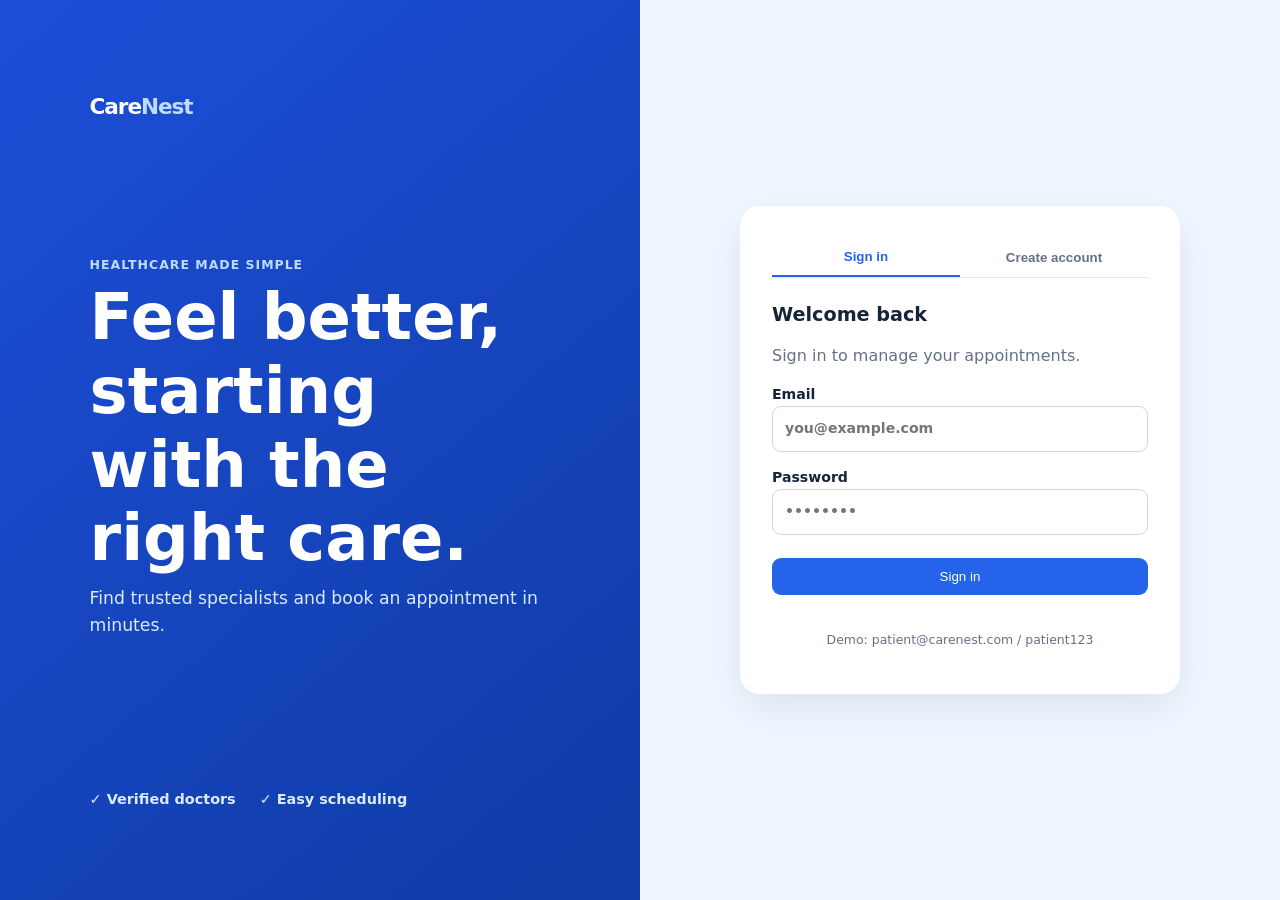
==== index.html @ b3af8696 "Initial commit - Clinic Booking App with intentional QA scenarios" ====
<!doctype html>
<html lang="en">
<head>
  <meta charset="utf-8">
  <meta name="viewport" content="width=device-width, initial-scale=1">
  <title>CareNest | Sign in</title>
  <link rel="stylesheet" href="assets/css/style.css">
</head>
<body class="auth-page">
  <main class="auth-layout">
    <section class="auth-intro">
      <a class="brand brand--light" href="index.html">Care<span>Nest</span></a>
      <div><p class="eyebrow">Healthcare made simple</p><h1>Feel better, starting with the right care.</h1><p>Find trusted specialists and book an appointment in minutes.</p></div>
      <div class="trust-row"><span>✓ Verified doctors</span><span>✓ Easy scheduling</span></div>
    </section>
    <section class="auth-card-wrap">
      <div class="auth-card">
        <div class="form-tabs" role="tablist"><button class="tab-button is-active" data-form-target="login-form">Sign in</button><button class="tab-button" data-form-target="signup-form">Create account</button></div>
        <form id="login-form" class="auth-form" data-auth-form="login">
          <h2>Welcome back</h2><p>Sign in to manage your appointments.</p>
          <label>Email<input type="email" name="email" placeholder="you@example.com" required></label>
          <label>Password<input type="password" name="password" placeholder="••••••••" required></label>
          <button class="button button--primary" type="submit">Sign in</button>
          <p class="form-message" aria-live="polite"></p>
          <p class="form-hint">Demo: patient@carenest.com / patient123</p>
        </form>
        <form id="signup-form" class="auth-form is-hidden" data-auth-form="signup">
          <h2>Create your account</h2><p>Your care journey begins here.</p>
          <label>Full name<input type="text" name="name" placeholder="Your full name" required></label>
          <label>Email<input type="email" name="email" placeholder="you@example.com" required></label>
          <label>Password<input type="password" name="password" minlength="6" placeholder="At least 6 characters" required></label>
          <button class="button button--primary" type="submit">Create account</button><p class="form-message" aria-live="polite"></p>
        </form>
      </div>
    </section>
  </main>
  <script src="assets/js/data.js"></script><script src="assets/js/main.js"></script>
</body>
</html>
---- assets/css/style.css ----
:root{--ink:#16233b;--muted:#667085;--primary:#2563eb;--primary-dark:#1d4ed8;--soft:#eff6ff;--border:#e5e7eb;--surface:#fff;--bg:#f8fafc;--danger:#dc2626;--radius:16px;--shadow:0 14px 36px rgba(15,23,42,.08)}*{box-sizing:border-box}body{margin:0;background:var(--bg);color:var(--ink);font:16px/1.55 Inter,ui-sans-serif,system-ui,-apple-system,BlinkMacSystemFont,"Segoe UI",sans-serif}a{color:inherit;text-decoration:none}h1,h2,p{margin-top:0}h1{font-size:clamp(2rem,4vw,3rem);line-height:1.15;margin-bottom:.6rem}h2{font-size:1.2rem;line-height:1.3}.site-header{height:72px;padding:0 max(24px,calc((100% - 1180px)/2));background:#fff;border-bottom:1px solid var(--border);display:flex;align-items:center;justify-content:space-between}.brand{font-size:1.35rem;font-weight:800;letter-spacing:-.05em}.brand span{color:var(--primary)}nav{display:flex;gap:24px;align-items:center;font-size:.92rem;font-weight:600}nav a{color:var(--muted)}nav a.is-active,nav a:hover{color:var(--primary)}.text-button{border:0;background:none;color:var(--muted);font:inherit;cursor:pointer}.page-shell{max-width:1180px;margin:0 auto;padding:58px 24px}.page-heading{max-width:610px;margin-bottom:32px}.page-heading>p:last-child{color:var(--muted)}.eyebrow,.specialty{margin-bottom:7px;color:var(--primary);font-weight:750;font-size:.78rem;text-transform:uppercase;letter-spacing:.08em}.search-panel{background:var(--surface);padding:14px;border:1px solid var(--border);border-radius:var(--radius);box-shadow:var(--shadow);display:flex;gap:12px;margin-bottom:30px}.search-field{flex:1;display:flex;gap:8px;align-items:center;color:var(--muted);padding:0 9px}input,select{width:100%;border:1px solid #d0d5dd;border-radius:9px;padding:11px 12px;background:#fff;color:var(--ink);font:inherit}input:focus,select:focus{outline:3px solid #bfdbfe;border-color:var(--primary)}.search-field input{border:0;padding:7px 0}.search-field input:focus{outline:0}.search-panel select{max-width:220px}.doctor-grid{display:grid;grid-template-columns:repeat(auto-fit,minmax(245px,1fr));gap:20px}.doctor-card,.profile-card,.booking-panel,.summary-card,.payment-card,.booking-card{background:#fff;border:1px solid var(--border);border-radius:var(--radius);box-shadow:var(--shadow)}.doctor-card{padding:22px}.avatar{height:56px;width:56px;border-radius:50%;display:grid;place-items:center;background:linear-gradient(135deg,#dbeafe,#bfdbfe);color:#1e40af;font-weight:800;flex:none}.doctor-card__body{padding-top:16px}.doctor-card h2{margin-bottom:3px}.muted,.doctor-card__body>p{color:var(--muted);font-size:.9rem}.rating{font-size:.9rem;color:#d97706;font-weight:700}.rating span{color:var(--muted);font-weight:400}.card-footer{display:flex;align-items:center;justify-content:space-between;margin-top:17px}.button{border:0;border-radius:9px;padding:11px 16px;display:inline-flex;justify-content:center;align-items:center;gap:8px;font:600 .92rem inherit;cursor:pointer;transition:.18s}.button--primary{color:#fff;background:var(--primary)}.button--primary:hover{background:var(--primary-dark)}.button:disabled{opacity:.5;cursor:not-allowed}.button--outline{background:#fff;border:1px solid #bfdbfe;color:var(--primary)}.button--danger{border:1px solid #fecaca;background:#fff;color:var(--danger)}.back-link{display:inline-block;color:var(--primary);font-weight:700;margin-bottom:22px}.details-layout,.checkout-layout{display:grid;grid-template-columns:minmax(0,1.55fr) minmax(310px,.85fr);gap:28px}.profile-card{padding:25px;display:flex;gap:18px;align-items:center}.profile-card .avatar{width:78px;height:78px;font-size:1.1rem}.profile-card h1{font-size:1.8rem;margin-bottom:6px}.profile-card p:not(.specialty){color:var(--muted);margin-bottom:7px}.about-section{padding:25px 4px;color:var(--muted)}.booking-panel,.payment-card{padding:24px;height:max-content}.booking-panel label,.payment-card>label,.auth-form label{display:block;font-size:.88rem;font-weight:700;margin:15px 0}.booking-panel input{margin-top:7px}.label-text{font-size:.88rem;font-weight:700;margin:19px 0 9px}.slot-list{display:grid;grid-template-columns:1fr 1fr;gap:9px;margin-bottom:20px}.slot-button{border:1px solid #bfdbfe;border-radius:8px;background:#fff;color:var(--primary);padding:10px;cursor:pointer;font-weight:650}.slot-button.is-selected{background:var(--primary);color:#fff}.booking-panel .button{width:100%}.summary-card{padding:23px;display:grid;grid-template-columns:auto 1fr;gap:15px}.summary-card hr{grid-column:1/-1;width:100%;border:0;border-top:1px solid var(--border)}.summary-card>p{grid-column:1/-1;display:flex;justify-content:space-between;margin:0}.summary-card .total{font-size:1.1rem;margin-top:8px}.inline-control{display:flex;gap:8px;margin-top:7px}.inline-control .button{white-space:nowrap}.payment-card fieldset{border:0;margin:20px 0;padding:0}.payment-card legend{font-size:.88rem;font-weight:700;margin-bottom:10px}.radio-row{display:block;padding:11px;border:1px solid var(--border);border-radius:9px;margin:8px 0;color:var(--muted)}.radio-row input{width:auto;margin-right:7px}.form-message{font-size:.85rem;color:var(--primary);min-height:1.3em}.booking-list{display:grid;gap:15px}.booking-card{padding:20px 23px;display:flex;align-items:center;gap:22px}.booking-card h2{margin-bottom:2px}.booking-card p{color:var(--muted);margin-bottom:0;font-size:.9rem}.booking-meta{margin-left:auto;display:grid;gap:2px;color:var(--muted);font-size:.9rem}.booking-meta strong{color:var(--ink)}.status{color:#047857;font-weight:700}.empty-state{background:#fff;border:1px dashed #cbd5e1;border-radius:var(--radius);padding:42px;text-align:center;color:var(--muted);grid-column:1/-1}.empty-state h2{color:var(--ink)}.auth-page{background:#eff6ff}.auth-layout{min-height:100vh;display:grid;grid-template-columns:1fr 1fr}.auth-intro{background:linear-gradient(140deg,#1d4ed8,#0f3ca5);color:#fff;padding:clamp(30px,7vw,100px);display:flex;flex-direction:column;justify-content:space-between}.brand--light span{color:#bfdbfe}.auth-intro h1{font-size:clamp(2.5rem,5vw,4.5rem);max-width:620px}.auth-intro>div>p:last-child{color:#dbeafe;max-width:450px;font-size:1.08rem}.auth-intro .eyebrow{color:#bfdbfe}.trust-row{display:flex;gap:24px;color:#dbeafe;font-weight:600;font-size:.9rem}.auth-card-wrap{display:grid;place-items:center;padding:25px}.auth-card{width:min(100%,440px);background:#fff;border-radius:20px;padding:32px;box-shadow:var(--shadow)}.form-tabs{display:flex;border-bottom:1px solid var(--border);margin-bottom:25px}.tab-button{flex:1;padding:11px;border:0;background:transparent;color:var(--muted);font-weight:700;cursor:pointer}.tab-button.is-active{color:var(--primary);border-bottom:2px solid var(--primary)}.auth-form>p:not(.form-message){color:var(--muted)}.auth-form .button{width:100%;margin-top:8px}.form-hint{font-size:.78rem!important;text-align:center;margin-top:18px}.is-hidden{display:none!important}.modal{position:fixed;inset:0;z-index:5;background:rgba(15,23,42,.5);display:grid;place-items:center;padding:24px}.modal__content{background:#fff;border-radius:18px;padding:38px;max-width:400px;text-align:center;box-shadow:var(--shadow)}.success-icon{height:55px;width:55px;border-radius:50%;display:grid;place-items:center;margin:0 auto 17px;background:#d1fae5;color:#047857;font-size:1.7rem;font-weight:800}.modal__content p{color:var(--muted)}
@media(max-width:760px){.site-header{height:auto;padding:16px 20px;gap:14px;align-items:flex-start}nav{gap:13px;font-size:.82rem;flex-wrap:wrap;justify-content:flex-end}.page-shell{padding:38px 18px}.details-layout,.checkout-layout{grid-template-columns:1fr}.search-panel{flex-direction:column}.search-panel select{max-width:none}.booking-card{align-items:flex-start;flex-direction:column;gap:13px}.booking-meta{margin-left:0}.auth-layout{grid-template-columns:1fr}.auth-intro{min-height:310px;padding:35px 25px}.auth-intro h1{font-size:2.4rem}.auth-intro .brand{margin-bottom:40px}.trust-row{gap:12px;flex-wrap:wrap}.auth-card{padding:25px}.profile-card{align-items:flex-start}.details-layout{gap:16px}}
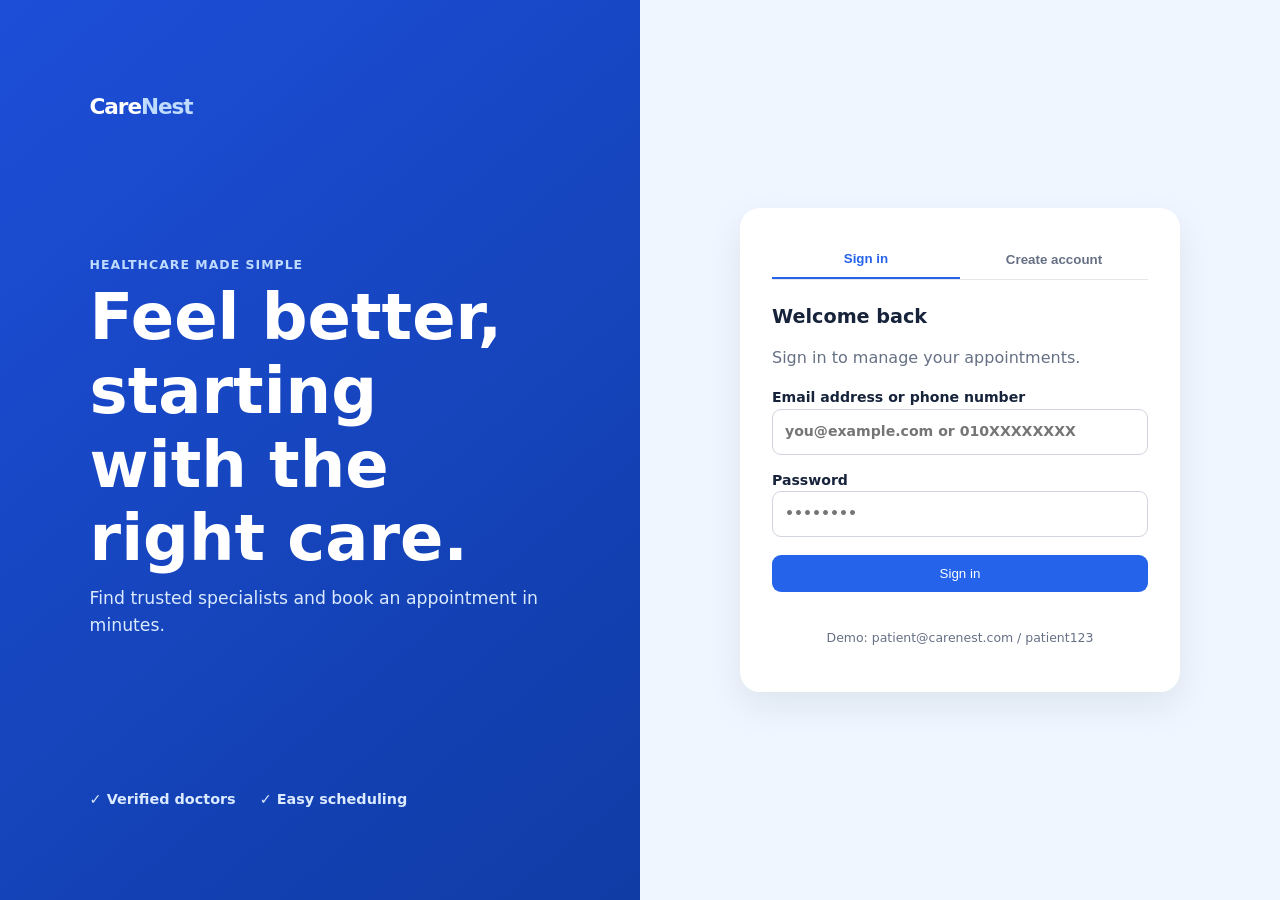
==== commit 3e7321ba: "Implement patient registration and login validation" ====
--- a/index.html
+++ b/index.html
@@ -16,19 +16,23 @@
     <section class="auth-card-wrap">
       <div class="auth-card">
         <div class="form-tabs" role="tablist"><button class="tab-button is-active" data-form-target="login-form">Sign in</button><button class="tab-button" data-form-target="signup-form">Create account</button></div>
-        <form id="login-form" class="auth-form" data-auth-form="login">
+        <form id="login-form" class="auth-form" data-auth-form="login" novalidate>
           <h2>Welcome back</h2><p>Sign in to manage your appointments.</p>
-          <label>Email<input type="email" name="email" placeholder="you@example.com" required></label>
-          <label>Password<input type="password" name="password" placeholder="••••••••" required></label>
+          <label>Email address or phone number<input type="text" name="identifier" placeholder="you@example.com or 010XXXXXXXX" autocomplete="username" required></label>
+          <label>Password<input type="password" name="password" placeholder="••••••••" autocomplete="current-password" required></label>
           <button class="button button--primary" type="submit">Sign in</button>
           <p class="form-message" aria-live="polite"></p>
           <p class="form-hint">Demo: patient@carenest.com / patient123</p>
         </form>
-        <form id="signup-form" class="auth-form is-hidden" data-auth-form="signup">
+        <form id="signup-form" class="auth-form is-hidden" data-auth-form="signup" novalidate>
           <h2>Create your account</h2><p>Your care journey begins here.</p>
-          <label>Full name<input type="text" name="name" placeholder="Your full name" required></label>
-          <label>Email<input type="email" name="email" placeholder="you@example.com" required></label>
-          <label>Password<input type="password" name="password" minlength="6" placeholder="At least 6 characters" required></label>
+          <label>Full name<input type="text" name="name" placeholder="Your full name" autocomplete="name" required><small class="field-error" data-error-for="name"></small></label>
+          <label>Phone number<input type="tel" name="phone" placeholder="01X XXX XXXX" inputmode="numeric" autocomplete="tel" required><small class="field-error" data-error-for="phone"></small></label>
+          <label>Email address<input type="email" name="email" placeholder="you@example.com" autocomplete="email" required><small class="field-error" data-error-for="email"></small></label>
+          <label>Date of birth<input type="date" name="dateOfBirth" autocomplete="bday" required><small class="field-error" data-error-for="dateOfBirth"></small></label>
+          <label>Gender<select name="gender" required><option value="">Select gender</option><option value="female">Female</option><option value="male">Male</option><option value="prefer-not-to-say">Prefer not to say</option></select><small class="field-error" data-error-for="gender"></small></label>
+          <label>Password<input type="password" name="password" minlength="8" maxlength="20" placeholder="8–20 characters" autocomplete="new-password" required><small class="field-error" data-error-for="password"></small></label>
+          <label>Confirm password<input type="password" name="confirmPassword" minlength="8" maxlength="20" placeholder="Repeat your password" autocomplete="new-password" required><small class="field-error" data-error-for="confirmPassword"></small></label>
           <button class="button button--primary" type="submit">Create account</button><p class="form-message" aria-live="polite"></p>
         </form>
       </div>
--- a/assets/css/style.css
+++ b/assets/css/style.css
@@ -1,2 +1,3 @@
 :root{--ink:#16233b;--muted:#667085;--primary:#2563eb;--primary-dark:#1d4ed8;--soft:#eff6ff;--border:#e5e7eb;--surface:#fff;--bg:#f8fafc;--danger:#dc2626;--radius:16px;--shadow:0 14px 36px rgba(15,23,42,.08)}*{box-sizing:border-box}body{margin:0;background:var(--bg);color:var(--ink);font:16px/1.55 Inter,ui-sans-serif,system-ui,-apple-system,BlinkMacSystemFont,"Segoe UI",sans-serif}a{color:inherit;text-decoration:none}h1,h2,p{margin-top:0}h1{font-size:clamp(2rem,4vw,3rem);line-height:1.15;margin-bottom:.6rem}h2{font-size:1.2rem;line-height:1.3}.site-header{height:72px;padding:0 max(24px,calc((100% - 1180px)/2));background:#fff;border-bottom:1px solid var(--border);display:flex;align-items:center;justify-content:space-between}.brand{font-size:1.35rem;font-weight:800;letter-spacing:-.05em}.brand span{color:var(--primary)}nav{display:flex;gap:24px;align-items:center;font-size:.92rem;font-weight:600}nav a{color:var(--muted)}nav a.is-active,nav a:hover{color:var(--primary)}.text-button{border:0;background:none;color:var(--muted);font:inherit;cursor:pointer}.page-shell{max-width:1180px;margin:0 auto;padding:58px 24px}.page-heading{max-width:610px;margin-bottom:32px}.page-heading>p:last-child{color:var(--muted)}.eyebrow,.specialty{margin-bottom:7px;color:var(--primary);font-weight:750;font-size:.78rem;text-transform:uppercase;letter-spacing:.08em}.search-panel{background:var(--surface);padding:14px;border:1px solid var(--border);border-radius:var(--radius);box-shadow:var(--shadow);display:flex;gap:12px;margin-bottom:30px}.search-field{flex:1;display:flex;gap:8px;align-items:center;color:var(--muted);padding:0 9px}input,select{width:100%;border:1px solid #d0d5dd;border-radius:9px;padding:11px 12px;background:#fff;color:var(--ink);font:inherit}input:focus,select:focus{outline:3px solid #bfdbfe;border-color:var(--primary)}.search-field input{border:0;padding:7px 0}.search-field input:focus{outline:0}.search-panel select{max-width:220px}.doctor-grid{display:grid;grid-template-columns:repeat(auto-fit,minmax(245px,1fr));gap:20px}.doctor-card,.profile-card,.booking-panel,.summary-card,.payment-card,.booking-card{background:#fff;border:1px solid var(--border);border-radius:var(--radius);box-shadow:var(--shadow)}.doctor-card{padding:22px}.avatar{height:56px;width:56px;border-radius:50%;display:grid;place-items:center;background:linear-gradient(135deg,#dbeafe,#bfdbfe);color:#1e40af;font-weight:800;flex:none}.doctor-card__body{padding-top:16px}.doctor-card h2{margin-bottom:3px}.muted,.doctor-card__body>p{color:var(--muted);font-size:.9rem}.rating{font-size:.9rem;color:#d97706;font-weight:700}.rating span{color:var(--muted);font-weight:400}.card-footer{display:flex;align-items:center;justify-content:space-between;margin-top:17px}.button{border:0;border-radius:9px;padding:11px 16px;display:inline-flex;justify-content:center;align-items:center;gap:8px;font:600 .92rem inherit;cursor:pointer;transition:.18s}.button--primary{color:#fff;background:var(--primary)}.button--primary:hover{background:var(--primary-dark)}.button:disabled{opacity:.5;cursor:not-allowed}.button--outline{background:#fff;border:1px solid #bfdbfe;color:var(--primary)}.button--danger{border:1px solid #fecaca;background:#fff;color:var(--danger)}.back-link{display:inline-block;color:var(--primary);font-weight:700;margin-bottom:22px}.details-layout,.checkout-layout{display:grid;grid-template-columns:minmax(0,1.55fr) minmax(310px,.85fr);gap:28px}.profile-card{padding:25px;display:flex;gap:18px;align-items:center}.profile-card .avatar{width:78px;height:78px;font-size:1.1rem}.profile-card h1{font-size:1.8rem;margin-bottom:6px}.profile-card p:not(.specialty){color:var(--muted);margin-bottom:7px}.about-section{padding:25px 4px;color:var(--muted)}.booking-panel,.payment-card{padding:24px;height:max-content}.booking-panel label,.payment-card>label,.auth-form label{display:block;font-size:.88rem;font-weight:700;margin:15px 0}.booking-panel input{margin-top:7px}.label-text{font-size:.88rem;font-weight:700;margin:19px 0 9px}.slot-list{display:grid;grid-template-columns:1fr 1fr;gap:9px;margin-bottom:20px}.slot-button{border:1px solid #bfdbfe;border-radius:8px;background:#fff;color:var(--primary);padding:10px;cursor:pointer;font-weight:650}.slot-button.is-selected{background:var(--primary);color:#fff}.booking-panel .button{width:100%}.summary-card{padding:23px;display:grid;grid-template-columns:auto 1fr;gap:15px}.summary-card hr{grid-column:1/-1;width:100%;border:0;border-top:1px solid var(--border)}.summary-card>p{grid-column:1/-1;display:flex;justify-content:space-between;margin:0}.summary-card .total{font-size:1.1rem;margin-top:8px}.inline-control{display:flex;gap:8px;margin-top:7px}.inline-control .button{white-space:nowrap}.payment-card fieldset{border:0;margin:20px 0;padding:0}.payment-card legend{font-size:.88rem;font-weight:700;margin-bottom:10px}.radio-row{display:block;padding:11px;border:1px solid var(--border);border-radius:9px;margin:8px 0;color:var(--muted)}.radio-row input{width:auto;margin-right:7px}.form-message{font-size:.85rem;color:var(--primary);min-height:1.3em}.booking-list{display:grid;gap:15px}.booking-card{padding:20px 23px;display:flex;align-items:center;gap:22px}.booking-card h2{margin-bottom:2px}.booking-card p{color:var(--muted);margin-bottom:0;font-size:.9rem}.booking-meta{margin-left:auto;display:grid;gap:2px;color:var(--muted);font-size:.9rem}.booking-meta strong{color:var(--ink)}.status{color:#047857;font-weight:700}.empty-state{background:#fff;border:1px dashed #cbd5e1;border-radius:var(--radius);padding:42px;text-align:center;color:var(--muted);grid-column:1/-1}.empty-state h2{color:var(--ink)}.auth-page{background:#eff6ff}.auth-layout{min-height:100vh;display:grid;grid-template-columns:1fr 1fr}.auth-intro{background:linear-gradient(140deg,#1d4ed8,#0f3ca5);color:#fff;padding:clamp(30px,7vw,100px);display:flex;flex-direction:column;justify-content:space-between}.brand--light span{color:#bfdbfe}.auth-intro h1{font-size:clamp(2.5rem,5vw,4.5rem);max-width:620px}.auth-intro>div>p:last-child{color:#dbeafe;max-width:450px;font-size:1.08rem}.auth-intro .eyebrow{color:#bfdbfe}.trust-row{display:flex;gap:24px;color:#dbeafe;font-weight:600;font-size:.9rem}.auth-card-wrap{display:grid;place-items:center;padding:25px}.auth-card{width:min(100%,440px);background:#fff;border-radius:20px;padding:32px;box-shadow:var(--shadow)}.form-tabs{display:flex;border-bottom:1px solid var(--border);margin-bottom:25px}.tab-button{flex:1;padding:11px;border:0;background:transparent;color:var(--muted);font-weight:700;cursor:pointer}.tab-button.is-active{color:var(--primary);border-bottom:2px solid var(--primary)}.auth-form>p:not(.form-message){color:var(--muted)}.auth-form .button{width:100%;margin-top:8px}.form-hint{font-size:.78rem!important;text-align:center;margin-top:18px}.is-hidden{display:none!important}.modal{position:fixed;inset:0;z-index:5;background:rgba(15,23,42,.5);display:grid;place-items:center;padding:24px}.modal__content{background:#fff;border-radius:18px;padding:38px;max-width:400px;text-align:center;box-shadow:var(--shadow)}.success-icon{height:55px;width:55px;border-radius:50%;display:grid;place-items:center;margin:0 auto 17px;background:#d1fae5;color:#047857;font-size:1.7rem;font-weight:800}.modal__content p{color:var(--muted)}
 @media(max-width:760px){.site-header{height:auto;padding:16px 20px;gap:14px;align-items:flex-start}nav{gap:13px;font-size:.82rem;flex-wrap:wrap;justify-content:flex-end}.page-shell{padding:38px 18px}.details-layout,.checkout-layout{grid-template-columns:1fr}.search-panel{flex-direction:column}.search-panel select{max-width:none}.booking-card{align-items:flex-start;flex-direction:column;gap:13px}.booking-meta{margin-left:0}.auth-layout{grid-template-columns:1fr}.auth-intro{min-height:310px;padding:35px 25px}.auth-intro h1{font-size:2.4rem}.auth-intro .brand{margin-bottom:40px}.trust-row{gap:12px;flex-wrap:wrap}.auth-card{padding:25px}.profile-card{align-items:flex-start}.details-layout{gap:16px}}
+.field-error{display:block;min-height:1.25em;margin-top:4px;color:var(--danger);font-size:.76rem;font-weight:500;line-height:1.35}.auth-form [aria-invalid="true"]{border-color:var(--danger);background:#fff8f8}.auth-form label{margin-bottom:10px}.auth-form select{margin-top:7px}
